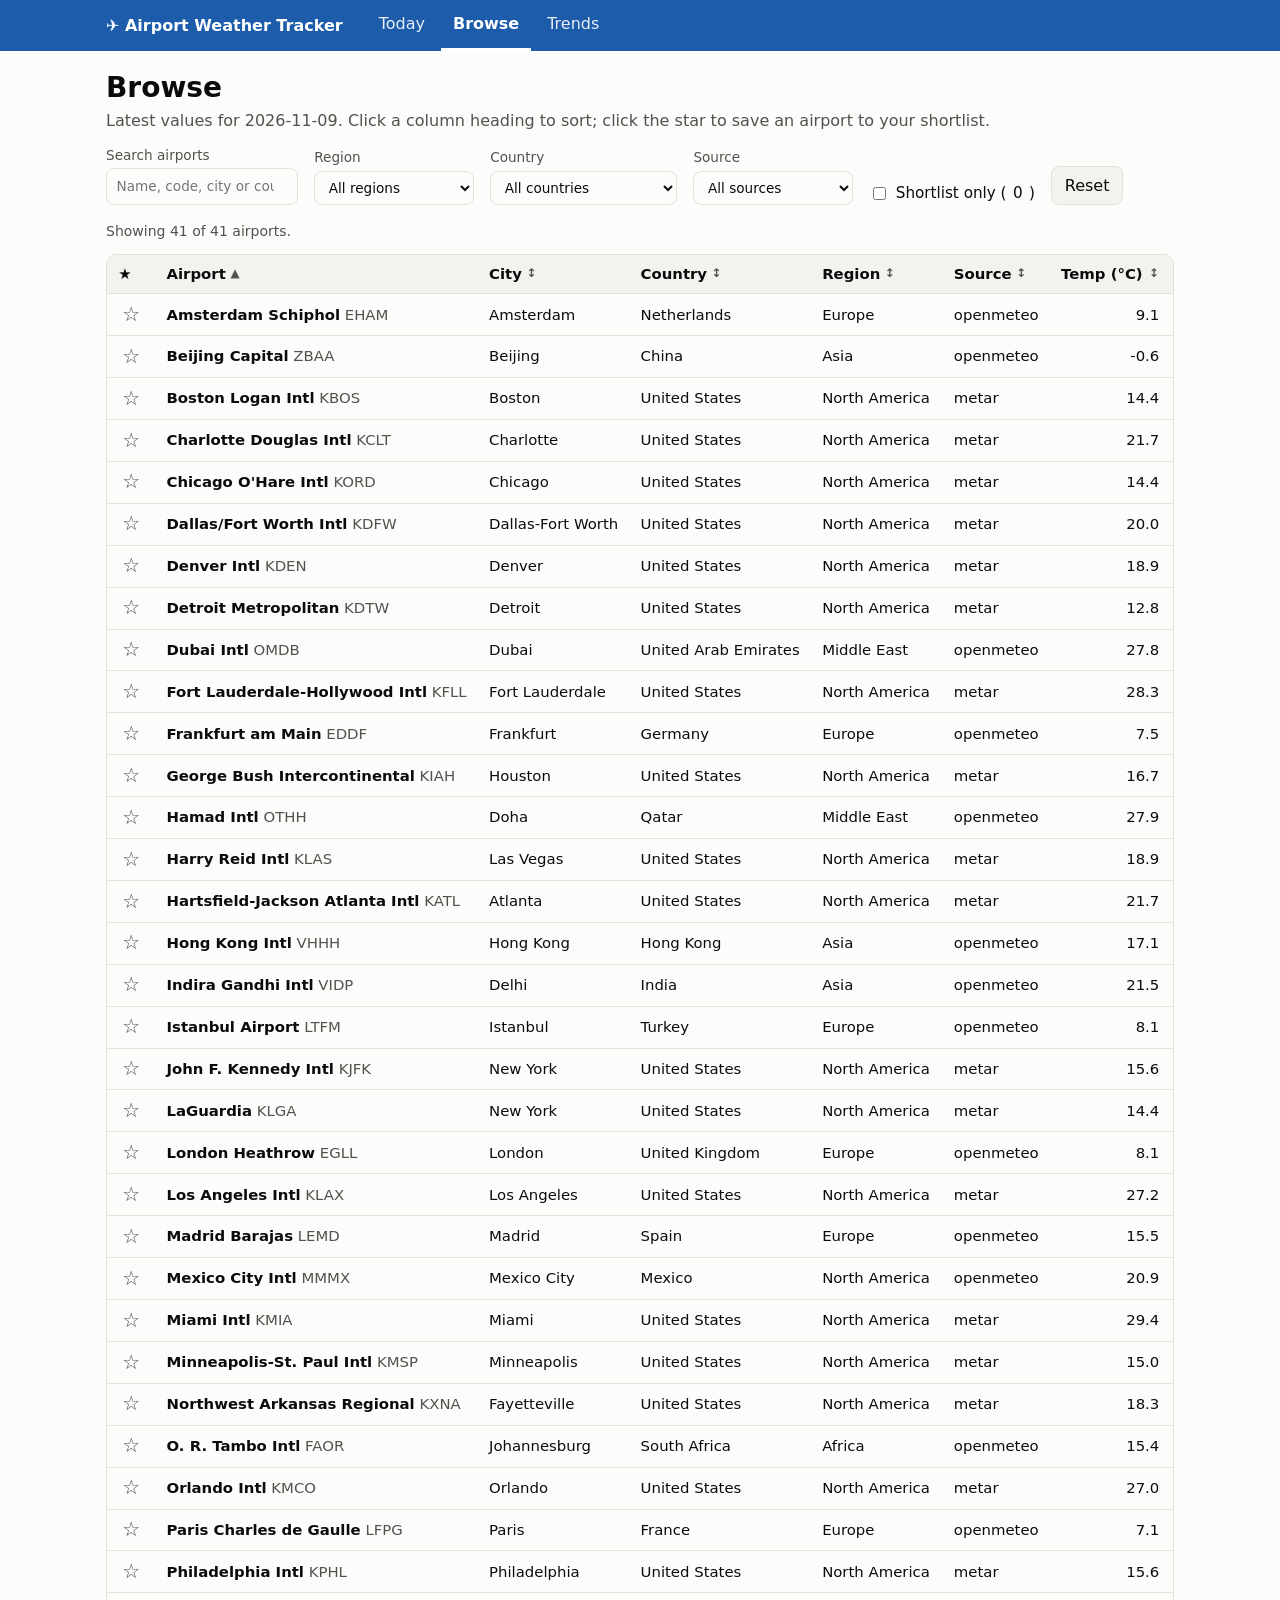
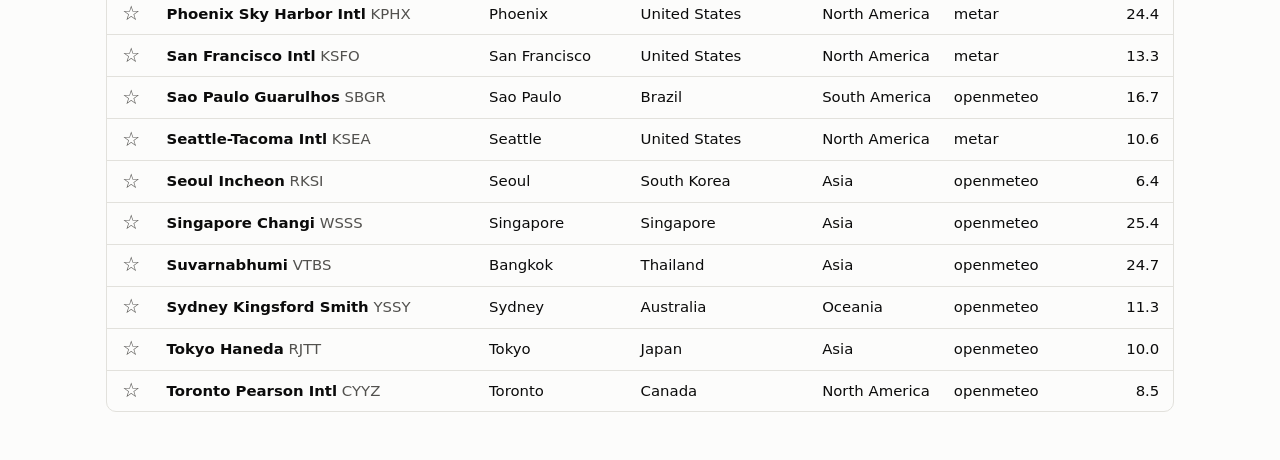
==== browse.html @ 2347ef87 "Add shared site code, service worker, manifest, Today and Browse pages Co-Authored-By: Claude Sonnet" ====
<!doctype html>
<html lang="en">
<head>
  <meta charset="utf-8">
  <meta name="viewport" content="width=device-width, initial-scale=1">
  <title>Browse · Airport Weather Tracker</title>
  <meta name="description" content="Search, filter and sort the latest weather at every tracked airport, and star your favourites.">
  <meta name="theme-color" content="#1c5cab">
  <link rel="manifest" href="manifest.webmanifest">
  <link rel="icon" href="assets/icons/icon-192.png">
  <link rel="apple-touch-icon" href="assets/icons/icon-192.png">
  <link rel="stylesheet" href="assets/site.css">
</head>
<body>
  <header id="site-nav"></header>
  <main>
    <div id="offline" class="banner" hidden>You are offline. Showing the last data this device loaded.</div>
    <h1>Browse</h1>
    <p id="meta" class="muted">Loading…</p>
    <div class="controls" id="controls" hidden>
      <label>Search airports<input type="search" id="q" placeholder="Name, code, city or country"></label>
      <label>Region<select id="f-region"></select></label>
      <label>Country<select id="f-country"></select></label>
      <label>Source<select id="f-source"></select></label>
      <label class="inline"><input type="checkbox" id="f-star"> Shortlist only (<span id="star-count">0</span>)</label>
      <button class="btn" id="reset" type="button">Reset</button>
    </div>
    <p id="count" class="muted small" aria-live="polite"></p>
    <div id="content"></div>
  </main>
  <script src="assets/common.js"></script>
  <script src="assets/browse.js"></script>
</body>
</html>
---- assets/site.css ----
/* Shared look for all three pages: one font stack, one set of colors. */
:root {
  color-scheme: light;
  --surface: #fcfcfb;
  --surface-2: #f3f2ef;
  --border: #e2e1dc;
  --text: #0b0b0b;
  --text-2: #52514e;
  --accent: #1c5cab;
  --accent-soft: #e6effb;
  --grid: #e8e7e3;
  --good: #0a6b3b;
  --good-bg: #e3f4ea;
  --bad: #a5262a;
  --bad-bg: #fbe7e7;
  --s1: #2a78d6; --s2: #eb6834; --s3: #1baf7a; --s4: #eda100;
  --s5: #e87ba4; --s6: #008300; --s7: #6250d6; --s8: #e34948;
  --font: system-ui, -apple-system, "Segoe UI", Roboto, "Helvetica Neue", Arial, sans-serif;
}
@media (prefers-color-scheme: dark) {
  :root:not([data-theme="light"]) {
    color-scheme: dark;
    --surface: #1a1a19; --surface-2: #242423; --border: #3a3a38;
    --text: #f0efec; --text-2: #c3c2b7; --accent: #6da7ec; --accent-soft: #1f2d42; --grid: #33332f;
    --good: #6fd09b; --good-bg: #17301f; --bad: #f08a8a; --bad-bg: #3a1d1d;
    --s1: #3987e5; --s2: #d95926; --s3: #199e70; --s4: #c98500;
    --s5: #d55181; --s6: #008300; --s7: #9085e9; --s8: #e66767;
  }
}

* { box-sizing: border-box; }
html { -webkit-text-size-adjust: 100%; }
body {
  margin: 0; background: var(--surface); color: var(--text);
  font-family: var(--font); font-size: 16px; line-height: 1.5;
}
a { color: var(--accent); }
h1 { font-size: 1.75rem; margin: 0 0 .25rem; line-height: 1.2; }
h2 { font-size: 1.25rem; margin: 0 0 .5rem; line-height: 1.3; }
h3 { font-size: 1.05rem; margin: 0 0 .5rem; }
p { margin: 0 0 .75rem; }
.muted { color: var(--text-2); }
.small { font-size: .875rem; }

/* navigation bar (same on every page) */
.topbar { background: var(--accent); color: #fff; position: sticky; top: 0; z-index: 10; }
.topbar .inner { max-width: 1100px; margin: 0 auto; padding: 0 16px; display: flex; align-items: center; gap: 1.5rem; flex-wrap: wrap; }
.brand { font-weight: 700; color: #fff; text-decoration: none; padding: .75rem 0; white-space: nowrap; }
.topbar nav { display: flex; gap: .25rem; }
.topbar nav a { color: #fff; text-decoration: none; padding: .75rem .75rem; border-bottom: 3px solid transparent; opacity: .9; }
.topbar nav a:hover { opacity: 1; background: rgba(255,255,255,.12); }
.topbar nav a[aria-current="page"] { border-bottom-color: #fff; font-weight: 600; opacity: 1; }

main { max-width: 1100px; margin: 0 auto; padding: 1.25rem 16px 3rem; }
.banner { background: var(--surface-2); border: 1px solid var(--border); border-radius: 8px; padding: .6rem .9rem; margin: 0 0 1rem; }
.banner.error { background: var(--bad-bg); border-color: var(--bad); color: var(--bad); }

/* stat tiles */
.tiles { display: grid; grid-template-columns: repeat(auto-fit, minmax(150px, 1fr)); gap: .75rem; margin: 1rem 0 1.5rem; }
.tile { background: var(--surface-2); border: 1px solid var(--border); border-radius: 10px; padding: .75rem 1rem; }
.tile .num { font-size: 1.75rem; font-weight: 700; line-height: 1.2; }
.tile .label { color: var(--text-2); font-size: .85rem; }

section.block { margin: 0 0 2rem; }

/* tables */
.table-wrap { overflow-x: auto; border: 1px solid var(--border); border-radius: 10px; }
table { border-collapse: collapse; width: 100%; font-size: .93rem; }
th, td { padding: .5rem .7rem; text-align: left; border-bottom: 1px solid var(--border); white-space: nowrap; }
th { background: var(--surface-2); font-weight: 600; position: sticky; top: 0; }
tr:last-child td { border-bottom: 0; }
td.num, th.num { text-align: right; font-variant-numeric: tabular-nums; }
.delta { display: block; font-size: .78rem; color: var(--text-2); }
.delta.up { color: var(--text); }
th button.sort { all: unset; cursor: pointer; display: inline-flex; gap: .3rem; align-items: center; }
th button.sort:focus-visible { outline: 2px solid var(--accent); outline-offset: 2px; }
th .arrow { color: var(--text-2); font-size: .8em; min-width: 1em; }

.badge { display: inline-block; padding: .1rem .55rem; border-radius: 999px; font-size: .82rem; font-weight: 600; }
.badge.ok { background: var(--good-bg); color: var(--good); }
.badge.fail { background: var(--bad-bg); color: var(--bad); }

/* moves list */
ol.moves { list-style: none; margin: 0; padding: 0; border: 1px solid var(--border); border-radius: 10px; }
ol.moves li { display: grid; grid-template-columns: 2rem 1fr auto; gap: .5rem 1rem; align-items: center; padding: .6rem .9rem; border-bottom: 1px solid var(--border); }
ol.moves li:last-child { border-bottom: 0; }
.rank { color: var(--text-2); font-variant-numeric: tabular-nums; }
.bar { height: 6px; border-radius: 3px; background: var(--s1); margin-top: .25rem; }
.change { font-variant-numeric: tabular-nums; text-align: right; }

/* controls */
.controls { display: flex; flex-wrap: wrap; gap: .75rem 1rem; align-items: end; margin: 0 0 1rem; }
.controls label { display: flex; flex-direction: column; font-size: .85rem; color: var(--text-2); gap: .2rem; }
.controls label.inline { flex-direction: row; align-items: center; gap: .4rem; color: var(--text); font-size: .95rem; }
input[type="search"], select {
  font: inherit; color: var(--text); background: var(--surface); border: 1px solid var(--border);
  border-radius: 8px; padding: .45rem .6rem; min-width: 10rem;
}
button { font: inherit; }
.btn { background: var(--surface-2); color: var(--text); border: 1px solid var(--border); border-radius: 8px; padding: .4rem .8rem; cursor: pointer; }
.btn:hover { border-color: var(--accent); }
.star { background: none; border: 0; cursor: pointer; font-size: 1.25rem; line-height: 1; color: var(--text-2); padding: .1rem .25rem; }
.star[aria-pressed="true"] { color: #eda100; }
:focus-visible { outline: 2px solid var(--accent); outline-offset: 2px; }

/* trends */
.chart-box { position: relative; height: 300px; }
.chart-box.tall { height: 360px; }
.grid2 { display: grid; grid-template-columns: repeat(auto-fit, minmax(min(100%, 480px), 1fr)); gap: 1.25rem; }
.card { background: var(--surface); border: 1px solid var(--border); border-radius: 10px; padding: 1rem; }
.picker { border: 1px solid var(--border); border-radius: 10px; padding: .75rem 1rem; margin: 0 0 1rem; }
.picker legend { font-weight: 600; padding: 0 .4rem; }
.picker .items { display: grid; grid-template-columns: repeat(auto-fill, minmax(190px, 1fr)); gap: .15rem .75rem; max-height: 220px; overflow-y: auto; margin: .5rem 0; }
.picker .items label { display: flex; align-items: center; gap: .4rem; font-size: .9rem; }
.swatch { display: inline-block; width: 10px; height: 10px; border-radius: 2px; }
.finding { margin: 0 0 2rem; }
.finding h2 { font-size: 1.2rem; }

@media (max-width: 600px) {
  h1 { font-size: 1.4rem; }
  .topbar .inner { gap: .5rem; }
  ol.moves li { grid-template-columns: 1.5rem 1fr; }
  .change { grid-column: 2; text-align: left; }
}
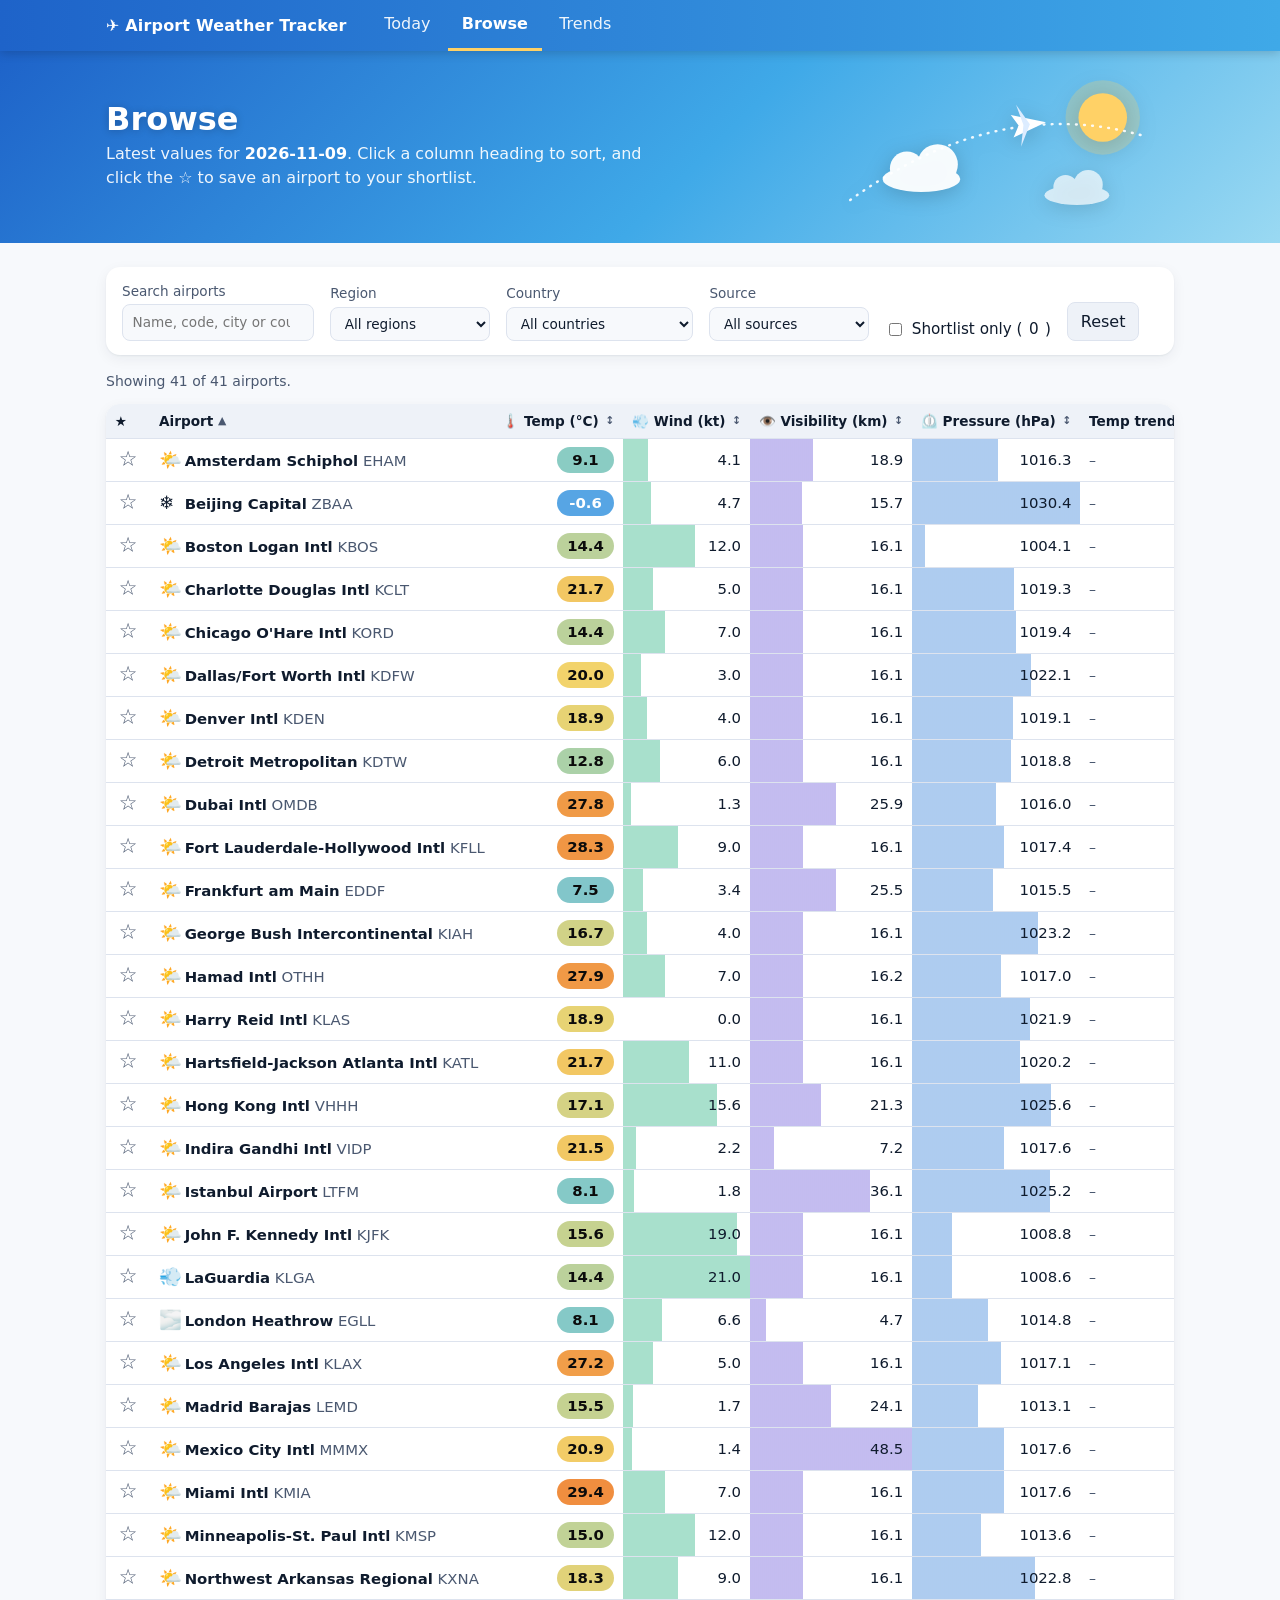
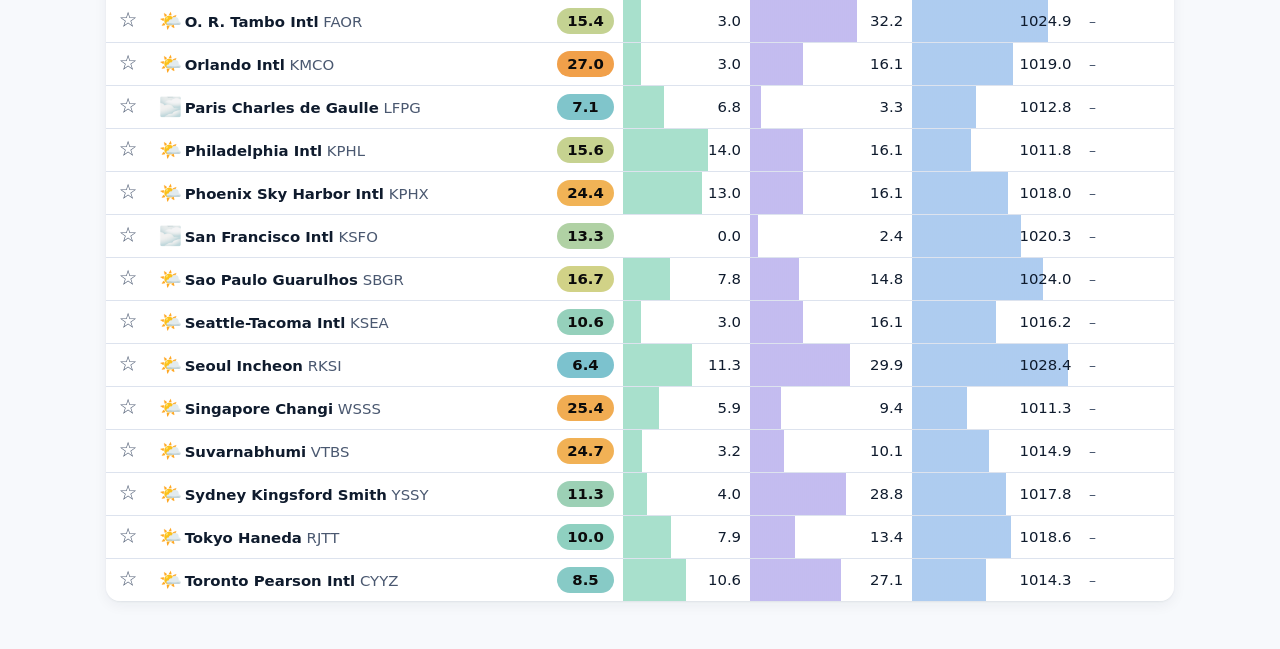
==== commit 8105f310: "Restyle site: sky hero banner, color-coded temperatures, icons, data bars, sparklines and new Today " ====
--- a/browse.html
+++ b/browse.html
@@ -13,10 +13,9 @@
 </head>
 <body>
   <header id="site-nav"></header>
+  <div id="hero"></div>
   <main>
     <div id="offline" class="banner" hidden>You are offline. Showing the last data this device loaded.</div>
-    <h1>Browse</h1>
-    <p id="meta" class="muted">Loading…</p>
     <div class="controls" id="controls" hidden>
       <label>Search airports<input type="search" id="q" placeholder="Name, code, city or country"></label>
       <label>Region<select id="f-region"></select></label>
--- a/assets/site.css
+++ b/assets/site.css
@@ -1,18 +1,18 @@
 /* Shared look for all three pages: one font stack, one set of colors. */
 :root {
   color-scheme: light;
-  --surface: #fcfcfb;
-  --surface-2: #f3f2ef;
-  --border: #e2e1dc;
-  --text: #0b0b0b;
-  --text-2: #52514e;
+  --surface: #f7f9fc;
+  --card: #ffffff;
+  --surface-2: #eef2f8;
+  --border: #dde3ee;
+  --text: #0f1b2d;
+  --text-2: #4a5870;
   --accent: #1c5cab;
-  --accent-soft: #e6effb;
-  --grid: #e8e7e3;
-  --good: #0a6b3b;
-  --good-bg: #e3f4ea;
-  --bad: #a5262a;
-  --bad-bg: #fbe7e7;
+  --grid: #e6eaf2;
+  --good: #0a6b3b; --good-bg: #ddf3e6;
+  --bad: #a5262a; --bad-bg: #fbe3e3;
+  --shadow: 0 1px 2px rgba(15, 27, 45, .06), 0 4px 14px rgba(15, 27, 45, .06);
+  --hero-1: #1e63c9; --hero-2: #3fa9e8; --hero-3: #9ad9f2;
   --s1: #2a78d6; --s2: #eb6834; --s3: #1baf7a; --s4: #eda100;
   --s5: #e87ba4; --s6: #008300; --s7: #6250d6; --s8: #e34948;
   --font: system-ui, -apple-system, "Segoe UI", Roboto, "Helvetica Neue", Arial, sans-serif;
@@ -20,9 +20,11 @@
 @media (prefers-color-scheme: dark) {
   :root:not([data-theme="light"]) {
     color-scheme: dark;
-    --surface: #1a1a19; --surface-2: #242423; --border: #3a3a38;
-    --text: #f0efec; --text-2: #c3c2b7; --accent: #6da7ec; --accent-soft: #1f2d42; --grid: #33332f;
-    --good: #6fd09b; --good-bg: #17301f; --bad: #f08a8a; --bad-bg: #3a1d1d;
+    --surface: #0f1722; --card: #17212f; --surface-2: #1d2939; --border: #2c3a4f;
+    --text: #eef2f8; --text-2: #b4c0d3; --accent: #6da7ec; --grid: #2a3649;
+    --good: #6fd09b; --good-bg: #153424; --bad: #f08a8a; --bad-bg: #3a1d1d;
+    --shadow: 0 1px 2px rgba(0, 0, 0, .4), 0 4px 14px rgba(0, 0, 0, .3);
+    --hero-1: #123f86; --hero-2: #1f6fb8; --hero-3: #3b8fc4;
     --s1: #3987e5; --s2: #d95926; --s3: #199e70; --s4: #c98500;
     --s5: #d55181; --s6: #008300; --s7: #9085e9; --s8: #e66767;
   }
@@ -30,95 +32,121 @@
 
 * { box-sizing: border-box; }
 html { -webkit-text-size-adjust: 100%; }
-body {
-  margin: 0; background: var(--surface); color: var(--text);
-  font-family: var(--font); font-size: 16px; line-height: 1.5;
-}
+body { margin: 0; background: var(--surface); color: var(--text); font-family: var(--font); font-size: 16px; line-height: 1.5; }
 a { color: var(--accent); }
-h1 { font-size: 1.75rem; margin: 0 0 .25rem; line-height: 1.2; }
-h2 { font-size: 1.25rem; margin: 0 0 .5rem; line-height: 1.3; }
+h1 { font-size: 2rem; margin: 0 0 .25rem; line-height: 1.15; }
+h2 { font-size: 1.3rem; margin: 0 0 .5rem; line-height: 1.3; }
 h3 { font-size: 1.05rem; margin: 0 0 .5rem; }
 p { margin: 0 0 .75rem; }
 .muted { color: var(--text-2); }
 .small { font-size: .875rem; }
 
 /* navigation bar (same on every page) */
-.topbar { background: var(--accent); color: #fff; position: sticky; top: 0; z-index: 10; }
+.topbar { background: linear-gradient(90deg, var(--hero-1), var(--hero-2)); color: #fff; position: sticky; top: 0; z-index: 10; box-shadow: 0 2px 10px rgba(0,0,0,.18); }
 .topbar .inner { max-width: 1100px; margin: 0 auto; padding: 0 16px; display: flex; align-items: center; gap: 1.5rem; flex-wrap: wrap; }
-.brand { font-weight: 700; color: #fff; text-decoration: none; padding: .75rem 0; white-space: nowrap; }
+.brand { font-weight: 800; color: #fff; text-decoration: none; padding: .75rem 0; white-space: nowrap; letter-spacing: .01em; }
 .topbar nav { display: flex; gap: .25rem; }
-.topbar nav a { color: #fff; text-decoration: none; padding: .75rem .75rem; border-bottom: 3px solid transparent; opacity: .9; }
-.topbar nav a:hover { opacity: 1; background: rgba(255,255,255,.12); }
-.topbar nav a[aria-current="page"] { border-bottom-color: #fff; font-weight: 600; opacity: 1; }
+.topbar nav a { color: #fff; text-decoration: none; padding: .75rem .85rem; border-bottom: 3px solid transparent; opacity: .92; }
+.topbar nav a:hover { opacity: 1; background: rgba(255,255,255,.14); }
+.topbar nav a[aria-current="page"] { border-bottom-color: #ffd166; font-weight: 700; opacity: 1; }
 
-main { max-width: 1100px; margin: 0 auto; padding: 1.25rem 16px 3rem; }
-.banner { background: var(--surface-2); border: 1px solid var(--border); border-radius: 8px; padding: .6rem .9rem; margin: 0 0 1rem; }
+/* hero banner with the plane illustration */
+.hero { background: linear-gradient(135deg, var(--hero-1) 0%, var(--hero-2) 55%, var(--hero-3) 100%); color: #fff; }
+.hero .inner { max-width: 1100px; margin: 0 auto; padding: 1.6rem 16px 1.8rem; display: flex; align-items: center; justify-content: space-between; gap: 1rem; }
+.hero h1 { color: #fff; text-shadow: 0 1px 8px rgba(0,0,0,.2); }
+.hero p { color: rgba(255,255,255,.92); margin: 0; max-width: 34rem; }
+.hero strong { color: #fff; }
+.hero-art { width: 340px; max-width: 42%; height: auto; flex: none; filter: drop-shadow(0 4px 10px rgba(0,0,0,.18)); }
+
+main { max-width: 1100px; margin: 0 auto; padding: 1.5rem 16px 3rem; }
+.banner { background: var(--surface-2); border: 1px solid var(--border); border-radius: 10px; padding: .6rem .9rem; margin: 0 0 1rem; }
 .banner.error { background: var(--bad-bg); border-color: var(--bad); color: var(--bad); }
 
 /* stat tiles */
-.tiles { display: grid; grid-template-columns: repeat(auto-fit, minmax(150px, 1fr)); gap: .75rem; margin: 1rem 0 1.5rem; }
-.tile { background: var(--surface-2); border: 1px solid var(--border); border-radius: 10px; padding: .75rem 1rem; }
-.tile .num { font-size: 1.75rem; font-weight: 700; line-height: 1.2; }
+.tiles { display: grid; grid-template-columns: repeat(auto-fit, minmax(160px, 1fr)); gap: .85rem; margin: 0 0 1.75rem; }
+.tile { background: var(--card); border-radius: 14px; padding: .8rem 1rem .9rem; box-shadow: var(--shadow); border-top: 5px solid var(--c, var(--accent)); position: relative; overflow: hidden; }
+.tile::after { content: attr(data-icon); position: absolute; right: .6rem; top: .35rem; font-size: 1.9rem; opacity: .9; }
+.tile .num { font-size: 1.9rem; font-weight: 800; line-height: 1.2; color: var(--c, var(--accent)); }
+.tile .num.sm { font-size: 1.5rem; white-space: nowrap; padding-top: .2rem; }
 .tile .label { color: var(--text-2); font-size: .85rem; }
 
-section.block { margin: 0 0 2rem; }
+section.block { margin: 0 0 2.25rem; }
+section.block > h2 { display: flex; align-items: center; gap: .5rem; }
+section.block > h2::before { content: ""; width: 6px; height: 1.2em; border-radius: 3px; background: linear-gradient(var(--s1), var(--s3)); }
 
 /* tables */
-.table-wrap { overflow-x: auto; border: 1px solid var(--border); border-radius: 10px; }
+.table-wrap { overflow-x: auto; border-radius: 14px; background: var(--card); box-shadow: var(--shadow); }
 table { border-collapse: collapse; width: 100%; font-size: .93rem; }
-th, td { padding: .5rem .7rem; text-align: left; border-bottom: 1px solid var(--border); white-space: nowrap; }
-th { background: var(--surface-2); font-weight: 600; position: sticky; top: 0; }
+th, td { padding: .45rem .55rem; text-align: left; border-bottom: 1px solid var(--border); white-space: nowrap; }
+th { background: var(--surface-2); font-weight: 700; vertical-align: bottom; position: sticky; top: 0; font-size: .85rem; }
+tbody tr:hover td { background: color-mix(in srgb, var(--accent) 6%, transparent); }
 tr:last-child td { border-bottom: 0; }
 td.num, th.num { text-align: right; font-variant-numeric: tabular-nums; }
 .delta { display: block; font-size: .78rem; color: var(--text-2); }
-.delta.up { color: var(--text); }
+.delta.up { color: var(--s2); font-weight: 600; }
+.delta.down { color: var(--s1); font-weight: 600; }
 th button.sort { all: unset; cursor: pointer; display: inline-flex; gap: .3rem; align-items: center; }
 th button.sort:focus-visible { outline: 2px solid var(--accent); outline-offset: 2px; }
 th .arrow { color: var(--text-2); font-size: .8em; min-width: 1em; }
+.mi { margin-right: .25rem; }
 
-.badge { display: inline-block; padding: .1rem .55rem; border-radius: 999px; font-size: .82rem; font-weight: 600; }
+/* color-coded temperature pill, data bars, region dots, condition icon */
+.chip { display: inline-block; min-width: 3.6rem; text-align: center; padding: .12rem .55rem; border-radius: 999px; font-weight: 700; font-variant-numeric: tabular-nums; }
+.databar { background: linear-gradient(90deg, color-mix(in srgb, var(--bar) 38%, transparent) var(--w), transparent var(--w)); }
+.dot { display: inline-block; width: .65rem; height: .65rem; border-radius: 50%; margin-right: .4rem; vertical-align: baseline; }
+.cond { display: inline-block; width: 1.6rem; font-size: 1.15rem; }
+.spark { vertical-align: middle; }
+
+.badge { display: inline-block; padding: .1rem .6rem; border-radius: 999px; font-size: .82rem; font-weight: 700; }
 .badge.ok { background: var(--good-bg); color: var(--good); }
 .badge.fail { background: var(--bad-bg); color: var(--bad); }
 
 /* moves list */
-ol.moves { list-style: none; margin: 0; padding: 0; border: 1px solid var(--border); border-radius: 10px; }
-ol.moves li { display: grid; grid-template-columns: 2rem 1fr auto; gap: .5rem 1rem; align-items: center; padding: .6rem .9rem; border-bottom: 1px solid var(--border); }
+ol.moves { list-style: none; margin: 0; padding: 0; background: var(--card); border-radius: 14px; box-shadow: var(--shadow); overflow: hidden; }
+ol.moves li { display: grid; grid-template-columns: 2.2rem 1fr auto; gap: .5rem 1rem; align-items: center; padding: .7rem 1rem; border-bottom: 1px solid var(--border); }
 ol.moves li:last-child { border-bottom: 0; }
-.rank { color: var(--text-2); font-variant-numeric: tabular-nums; }
-.bar { height: 6px; border-radius: 3px; background: var(--s1); margin-top: .25rem; }
+.rank { width: 1.9rem; height: 1.9rem; display: grid; place-items: center; border-radius: 50%; background: var(--c, var(--accent)); color: #fff; font-weight: 800; font-size: .85rem; }
+.bar { height: 8px; border-radius: 4px; background: var(--c, var(--s1)); margin-top: .3rem; }
 .change { font-variant-numeric: tabular-nums; text-align: right; }
+.legend { display: flex; flex-wrap: wrap; gap: .4rem 1rem; font-size: .85rem; color: var(--text-2); margin: 0 0 .6rem; }
+.legend span::before { content: ""; display: inline-block; width: .7rem; height: .7rem; border-radius: 3px; background: var(--c); margin-right: .35rem; }
 
 /* controls */
-.controls { display: flex; flex-wrap: wrap; gap: .75rem 1rem; align-items: end; margin: 0 0 1rem; }
+.controls { display: flex; flex-wrap: wrap; gap: .75rem 1rem; align-items: end; margin: 0 0 1rem; padding: .85rem 1rem; background: var(--card); border-radius: 14px; box-shadow: var(--shadow); }
 .controls label { display: flex; flex-direction: column; font-size: .85rem; color: var(--text-2); gap: .2rem; }
 .controls label.inline { flex-direction: row; align-items: center; gap: .4rem; color: var(--text); font-size: .95rem; }
-input[type="search"], select {
-  font: inherit; color: var(--text); background: var(--surface); border: 1px solid var(--border);
-  border-radius: 8px; padding: .45rem .6rem; min-width: 10rem;
-}
+input[type="search"], select { font: inherit; color: var(--text); background: var(--surface); border: 1px solid var(--border); border-radius: 8px; padding: .45rem .6rem; min-width: 10rem; }
 button { font: inherit; }
 .btn { background: var(--surface-2); color: var(--text); border: 1px solid var(--border); border-radius: 8px; padding: .4rem .8rem; cursor: pointer; }
 .btn:hover { border-color: var(--accent); }
-.star { background: none; border: 0; cursor: pointer; font-size: 1.25rem; line-height: 1; color: var(--text-2); padding: .1rem .25rem; }
-.star[aria-pressed="true"] { color: #eda100; }
+.star { background: none; border: 0; cursor: pointer; font-size: 1.3rem; line-height: 1; color: var(--text-2); padding: .1rem .25rem; }
+.star[aria-pressed="true"] { color: #f5b301; }
 :focus-visible { outline: 2px solid var(--accent); outline-offset: 2px; }
 
-/* trends */
+/* charts and cards */
 .chart-box { position: relative; height: 300px; }
 .chart-box.tall { height: 360px; }
 .grid2 { display: grid; grid-template-columns: repeat(auto-fit, minmax(min(100%, 480px), 1fr)); gap: 1.25rem; }
-.card { background: var(--surface); border: 1px solid var(--border); border-radius: 10px; padding: 1rem; }
-.picker { border: 1px solid var(--border); border-radius: 10px; padding: .75rem 1rem; margin: 0 0 1rem; }
-.picker legend { font-weight: 600; padding: 0 .4rem; }
+.card { background: var(--card); border-radius: 14px; padding: 1rem 1.1rem; box-shadow: var(--shadow); border-top: 5px solid var(--c, var(--accent)); }
+.card h3 { display: flex; align-items: center; gap: .4rem; }
+.picker { border: 0; border-radius: 14px; padding: .85rem 1rem; margin: 0 0 1.25rem; background: var(--card); box-shadow: var(--shadow); }
+.picker legend { font-weight: 700; padding: 0 .4rem; }
 .picker .items { display: grid; grid-template-columns: repeat(auto-fill, minmax(190px, 1fr)); gap: .15rem .75rem; max-height: 220px; overflow-y: auto; margin: .5rem 0; }
 .picker .items label { display: flex; align-items: center; gap: .4rem; font-size: .9rem; }
-.swatch { display: inline-block; width: 10px; height: 10px; border-radius: 2px; }
-.finding { margin: 0 0 2rem; }
+.swatch { display: inline-block; width: 12px; height: 12px; border-radius: 3px; flex: none; }
+
+/* trends findings */
+.finding { margin: 0 0 1.5rem; }
+.finding .head { display: flex; justify-content: space-between; align-items: flex-start; gap: 1rem; }
 .finding h2 { font-size: 1.2rem; }
+.bigstat { flex: none; text-align: center; padding: .4rem .9rem; border-radius: 12px; background: color-mix(in srgb, var(--c) 16%, transparent); color: var(--c); font-weight: 800; font-size: 1.5rem; line-height: 1.2; font-variant-numeric: tabular-nums; }
+.bigstat small { display: block; font-size: .7rem; font-weight: 600; color: var(--text-2); }
 
-@media (max-width: 600px) {
-  h1 { font-size: 1.4rem; }
+@media (max-width: 700px) {
+  .hero-art { display: none; }
+  h1 { font-size: 1.5rem; }
   .topbar .inner { gap: .5rem; }
-  ol.moves li { grid-template-columns: 1.5rem 1fr; }
+  ol.moves li { grid-template-columns: 2.2rem 1fr; }
   .change { grid-column: 2; text-align: left; }
+  .finding .head { flex-direction: column; }
 }
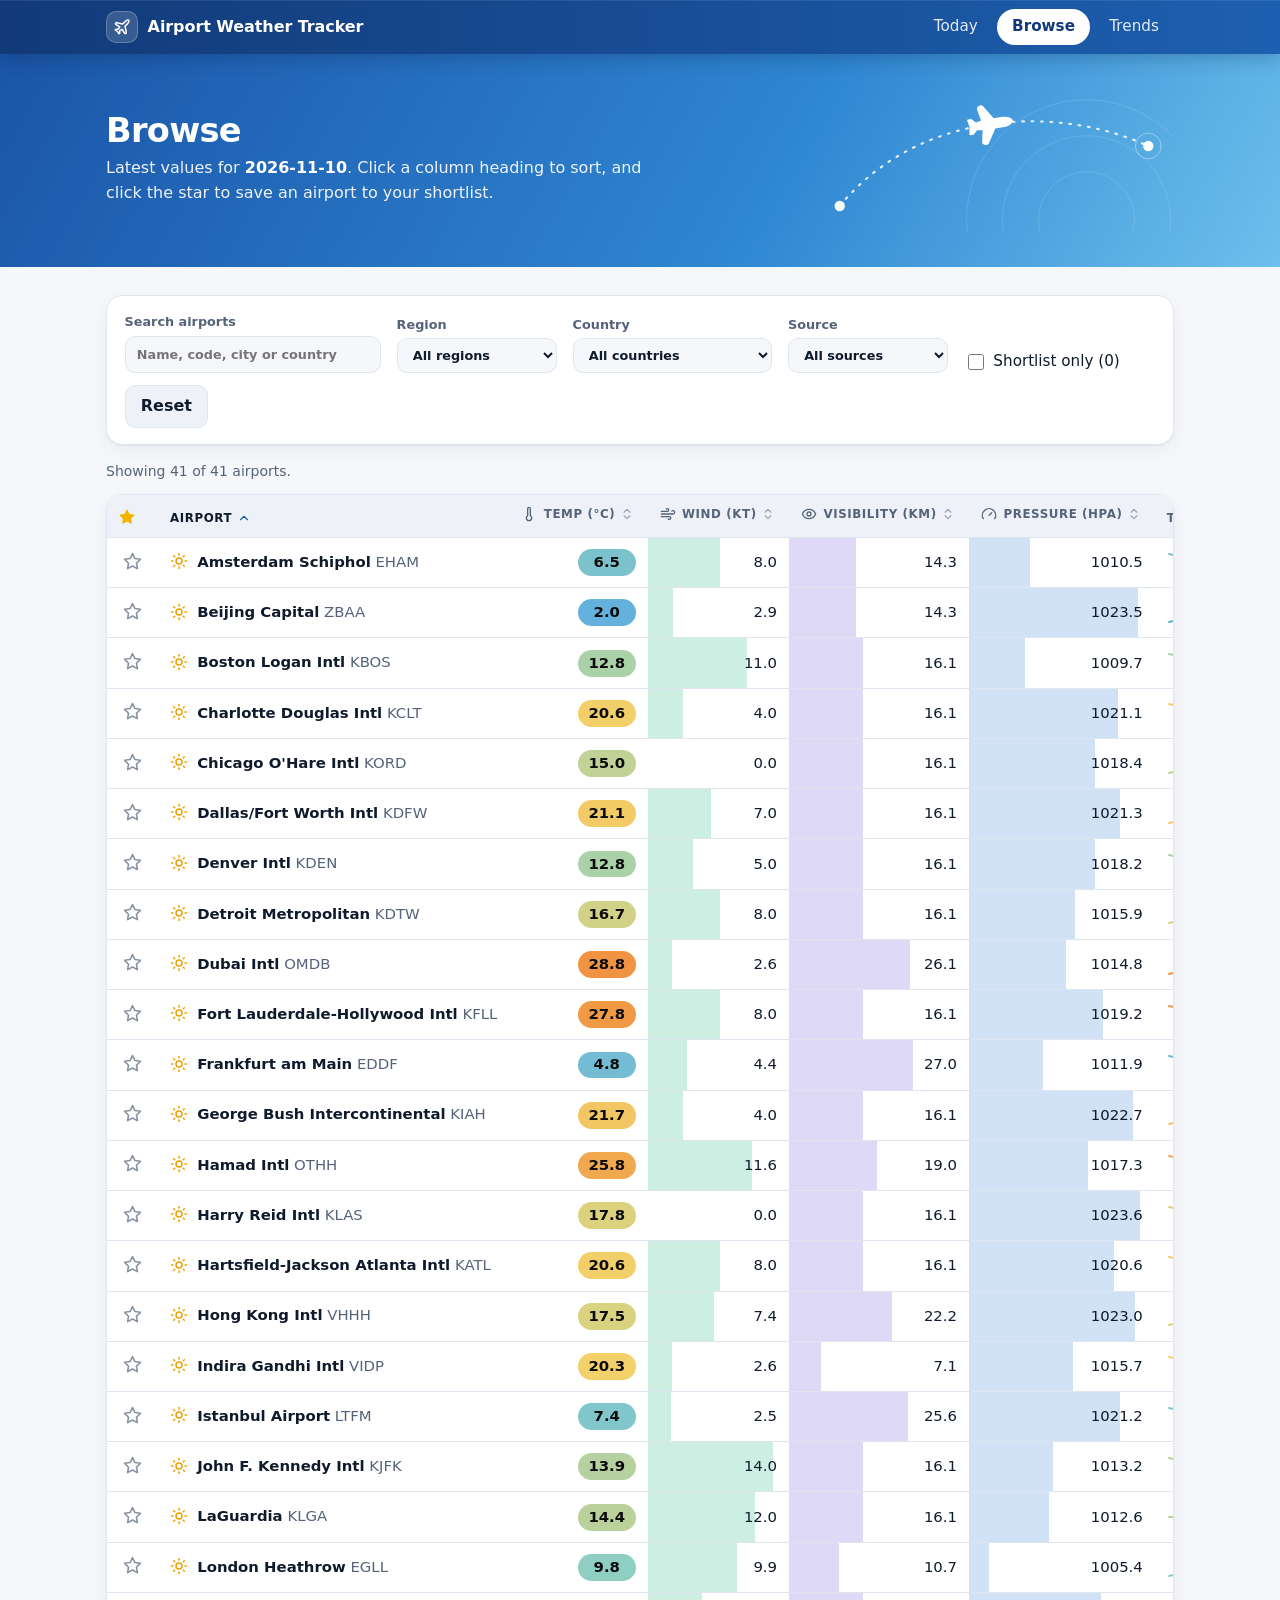
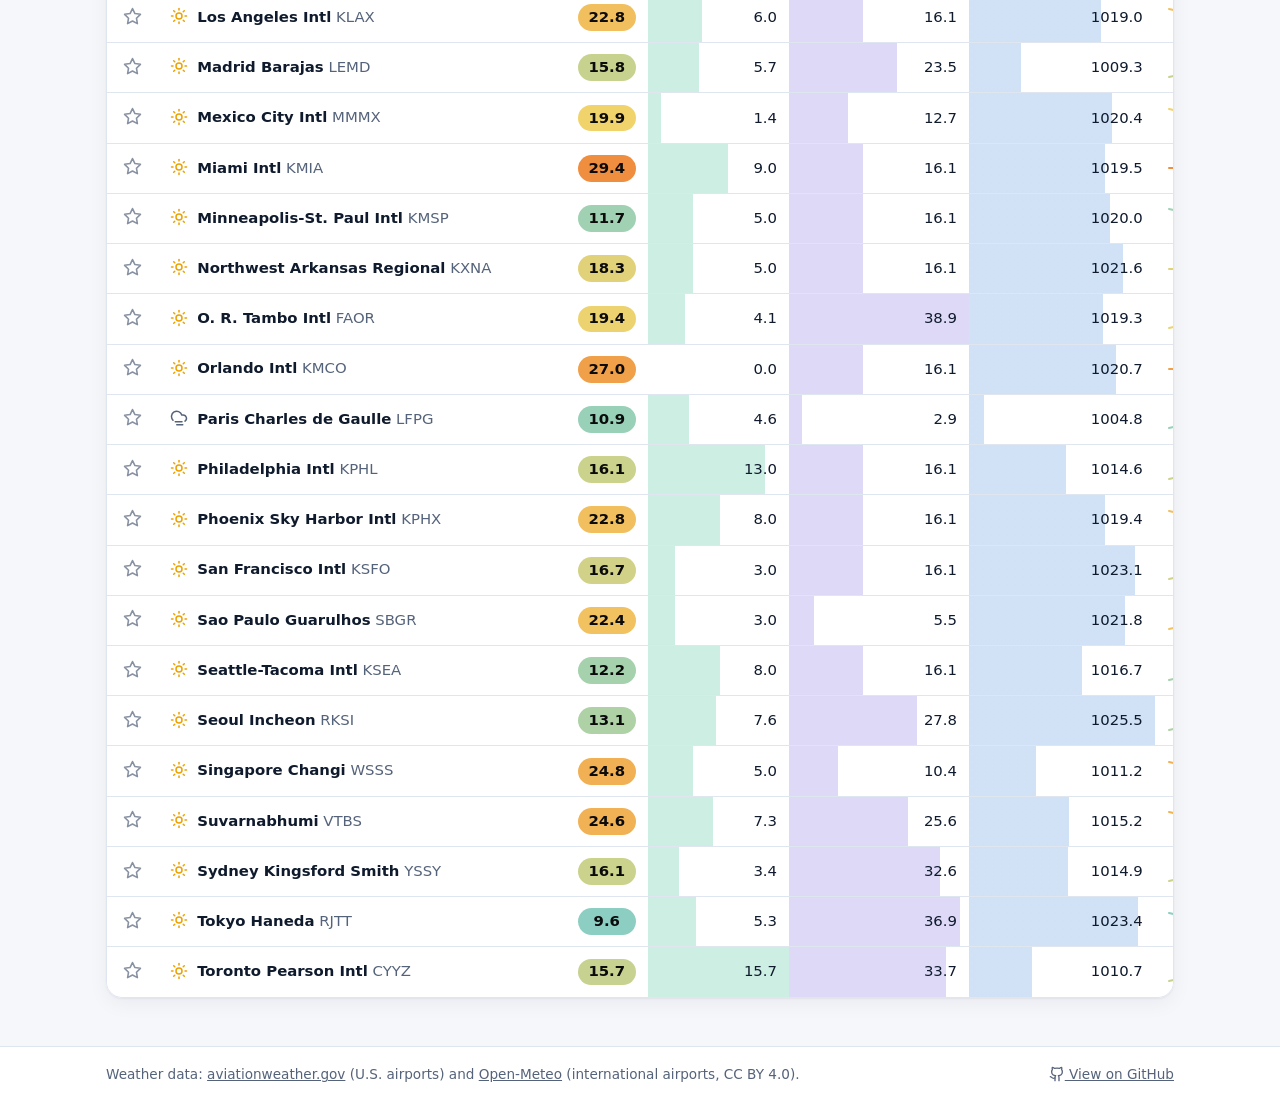
==== commit 6c76560f: "Polish site design: replace emoji with a consistent SVG icon set, refine layout, nav, hero and foote" ====
--- a/browse.html
+++ b/browse.html
@@ -21,7 +21,7 @@
       <label>Region<select id="f-region"></select></label>
       <label>Country<select id="f-country"></select></label>
       <label>Source<select id="f-source"></select></label>
-      <label class="inline"><input type="checkbox" id="f-star"> Shortlist only (<span id="star-count">0</span>)</label>
+      <label class="inline"><input type="checkbox" id="f-star"><span>Shortlist only (<span id="star-count">0</span>)</span></label>
       <button class="btn" id="reset" type="button">Reset</button>
     </div>
     <p id="count" class="muted small" aria-live="polite"></p>
--- a/assets/site.css
+++ b/assets/site.css
@@ -1,135 +1,152 @@
 /* Shared look for all three pages: one font stack, one set of colors. */
 :root {
   color-scheme: light;
-  --surface: #f7f9fc;
+  --surface: #f5f7fb;
   --card: #ffffff;
   --surface-2: #eef2f8;
-  --border: #dde3ee;
+  --border: #e0e6f0;
   --text: #0f1b2d;
-  --text-2: #4a5870;
-  --accent: #1c5cab;
-  --grid: #e6eaf2;
+  --text-2: #55637a;
+  --accent: #1d5fb0;
+  --grid: #e8ecf3;
   --good: #0a6b3b; --good-bg: #ddf3e6;
   --bad: #a5262a; --bad-bg: #fbe3e3;
-  --shadow: 0 1px 2px rgba(15, 27, 45, .06), 0 4px 14px rgba(15, 27, 45, .06);
-  --hero-1: #1e63c9; --hero-2: #3fa9e8; --hero-3: #9ad9f2;
+  --shadow: 0 1px 2px rgba(15, 27, 45, .05), 0 6px 20px rgba(15, 27, 45, .05);
+  --nav-1: #123a78; --nav-2: #1d5fb0;
+  --hero-1: #1b55a8; --hero-2: #2f86d2; --hero-3: #6cc0ec;
   --s1: #2a78d6; --s2: #eb6834; --s3: #1baf7a; --s4: #eda100;
   --s5: #e87ba4; --s6: #008300; --s7: #6250d6; --s8: #e34948;
+  --radius: 16px;
   --font: system-ui, -apple-system, "Segoe UI", Roboto, "Helvetica Neue", Arial, sans-serif;
 }
 @media (prefers-color-scheme: dark) {
   :root:not([data-theme="light"]) {
     color-scheme: dark;
-    --surface: #0f1722; --card: #17212f; --surface-2: #1d2939; --border: #2c3a4f;
-    --text: #eef2f8; --text-2: #b4c0d3; --accent: #6da7ec; --grid: #2a3649;
+    --surface: #0d1520; --card: #162130; --surface-2: #1c2838; --border: #2a384d;
+    --text: #eef2f8; --text-2: #aab7cb; --accent: #6da7ec; --grid: #27344a;
     --good: #6fd09b; --good-bg: #153424; --bad: #f08a8a; --bad-bg: #3a1d1d;
-    --shadow: 0 1px 2px rgba(0, 0, 0, .4), 0 4px 14px rgba(0, 0, 0, .3);
-    --hero-1: #123f86; --hero-2: #1f6fb8; --hero-3: #3b8fc4;
+    --shadow: 0 1px 2px rgba(0, 0, 0, .4), 0 6px 20px rgba(0, 0, 0, .28);
+    --nav-1: #0c2a58; --nav-2: #153f7a;
+    --hero-1: #123f86; --hero-2: #1c68b0; --hero-3: #2f87bd;
     --s1: #3987e5; --s2: #d95926; --s3: #199e70; --s4: #c98500;
     --s5: #d55181; --s6: #008300; --s7: #9085e9; --s8: #e66767;
   }
 }
 
 * { box-sizing: border-box; }
-html { -webkit-text-size-adjust: 100%; }
-body { margin: 0; background: var(--surface); color: var(--text); font-family: var(--font); font-size: 16px; line-height: 1.5; }
+html { -webkit-text-size-adjust: 100%; scroll-behavior: smooth; }
+body { margin: 0; background: var(--surface); color: var(--text); font-family: var(--font); font-size: 16px; line-height: 1.55; -webkit-font-smoothing: antialiased; min-height: 100vh; display: flex; flex-direction: column; }
+main { flex: 1 0 auto; width: 100%; }
 a { color: var(--accent); }
-h1 { font-size: 2rem; margin: 0 0 .25rem; line-height: 1.15; }
-h2 { font-size: 1.3rem; margin: 0 0 .5rem; line-height: 1.3; }
-h3 { font-size: 1.05rem; margin: 0 0 .5rem; }
+h1 { font-size: 2.1rem; margin: 0 0 .35rem; line-height: 1.15; letter-spacing: -.02em; font-weight: 800; }
+h2 { font-size: 1.25rem; margin: 0 0 .6rem; line-height: 1.3; letter-spacing: -.01em; }
+h3 { font-size: 1rem; margin: 0 0 .6rem; }
 p { margin: 0 0 .75rem; }
 .muted { color: var(--text-2); }
 .small { font-size: .875rem; }
+.ic { vertical-align: -.2em; flex: none; }
 
 /* navigation bar (same on every page) */
-.topbar { background: linear-gradient(90deg, var(--hero-1), var(--hero-2)); color: #fff; position: sticky; top: 0; z-index: 10; box-shadow: 0 2px 10px rgba(0,0,0,.18); }
-.topbar .inner { max-width: 1100px; margin: 0 auto; padding: 0 16px; display: flex; align-items: center; gap: 1.5rem; flex-wrap: wrap; }
-.brand { font-weight: 800; color: #fff; text-decoration: none; padding: .75rem 0; white-space: nowrap; letter-spacing: .01em; }
-.topbar nav { display: flex; gap: .25rem; }
-.topbar nav a { color: #fff; text-decoration: none; padding: .75rem .85rem; border-bottom: 3px solid transparent; opacity: .92; }
-.topbar nav a:hover { opacity: 1; background: rgba(255,255,255,.14); }
-.topbar nav a[aria-current="page"] { border-bottom-color: #ffd166; font-weight: 700; opacity: 1; }
+.topbar { background: linear-gradient(90deg, var(--nav-1), var(--nav-2)); color: #fff; position: sticky; top: 0; z-index: 10; box-shadow: 0 1px 0 rgba(255,255,255,.08) inset, 0 4px 18px rgba(8, 24, 56, .25); }
+.topbar .inner { max-width: 1100px; margin: 0 auto; padding: .55rem 16px; display: flex; align-items: center; gap: 1.25rem; flex-wrap: wrap; }
+.brand { display: inline-flex; align-items: center; gap: .6rem; font-weight: 700; color: #fff; text-decoration: none; white-space: nowrap; letter-spacing: -.005em; }
+.brand .logo { width: 2rem; height: 2rem; display: grid; place-items: center; border-radius: 10px; background: rgba(255,255,255,.16); box-shadow: 0 0 0 1px rgba(255,255,255,.22) inset; }
+.topbar nav { display: flex; gap: .25rem; margin-left: auto; }
+.topbar nav a { color: rgba(255,255,255,.88); text-decoration: none; padding: .4rem .95rem; border-radius: 999px; font-weight: 500; font-size: .95rem; transition: background .15s, color .15s; }
+.topbar nav a:hover { background: rgba(255,255,255,.14); color: #fff; }
+.topbar nav a[aria-current="page"] { background: #fff; color: var(--nav-1); font-weight: 700; }
 
-/* hero banner with the plane illustration */
-.hero { background: linear-gradient(135deg, var(--hero-1) 0%, var(--hero-2) 55%, var(--hero-3) 100%); color: #fff; }
-.hero .inner { max-width: 1100px; margin: 0 auto; padding: 1.6rem 16px 1.8rem; display: flex; align-items: center; justify-content: space-between; gap: 1rem; }
-.hero h1 { color: #fff; text-shadow: 0 1px 8px rgba(0,0,0,.2); }
-.hero p { color: rgba(255,255,255,.92); margin: 0; max-width: 34rem; }
+/* hero banner */
+.hero { background: linear-gradient(120deg, var(--hero-1) 0%, var(--hero-2) 60%, var(--hero-3) 100%); color: #fff; position: relative; overflow: hidden; }
+.hero .inner { max-width: 1100px; margin: 0 auto; padding: 2rem 16px 2.2rem; display: flex; align-items: center; justify-content: space-between; gap: 1rem; }
+.hero h1 { color: #fff; }
+.hero p { color: rgba(255,255,255,.92); margin: 0; max-width: 36rem; }
 .hero strong { color: #fff; }
-.hero-art { width: 340px; max-width: 42%; height: auto; flex: none; filter: drop-shadow(0 4px 10px rgba(0,0,0,.18)); }
+.hero-art { width: 360px; max-width: 42%; height: auto; flex: none; }
 
-main { max-width: 1100px; margin: 0 auto; padding: 1.5rem 16px 3rem; }
-.banner { background: var(--surface-2); border: 1px solid var(--border); border-radius: 10px; padding: .6rem .9rem; margin: 0 0 1rem; }
+main { max-width: 1100px; margin: 0 auto; padding: 1.75rem 16px 3rem; }
+.banner { background: var(--surface-2); border: 1px solid var(--border); border-radius: 12px; padding: .65rem .95rem; margin: 0 0 1rem; }
 .banner.error { background: var(--bad-bg); border-color: var(--bad); color: var(--bad); }
 
 /* stat tiles */
-.tiles { display: grid; grid-template-columns: repeat(auto-fit, minmax(160px, 1fr)); gap: .85rem; margin: 0 0 1.75rem; }
-.tile { background: var(--card); border-radius: 14px; padding: .8rem 1rem .9rem; box-shadow: var(--shadow); border-top: 5px solid var(--c, var(--accent)); position: relative; overflow: hidden; }
-.tile::after { content: attr(data-icon); position: absolute; right: .6rem; top: .35rem; font-size: 1.9rem; opacity: .9; }
-.tile .num { font-size: 1.9rem; font-weight: 800; line-height: 1.2; color: var(--c, var(--accent)); }
-.tile .num.sm { font-size: 1.5rem; white-space: nowrap; padding-top: .2rem; }
-.tile .label { color: var(--text-2); font-size: .85rem; }
+.tiles { display: grid; grid-template-columns: repeat(auto-fit, minmax(160px, 1fr)); gap: 1rem; margin: 0 0 2rem; }
+.tile { background: var(--card); border: 1px solid var(--border); border-radius: var(--radius); padding: 1rem 1.1rem; box-shadow: var(--shadow); display: flex; flex-direction: column; align-items: flex-start; gap: .7rem; }
+.tile .ico { width: 2.4rem; height: 2.4rem; border-radius: 12px; display: grid; place-items: center; flex: none; color: var(--c, var(--accent)); background: color-mix(in srgb, var(--c, var(--accent)) 14%, transparent); }
+.tile .num { font-size: 1.75rem; font-weight: 800; line-height: 1.1; letter-spacing: -.02em; font-variant-numeric: tabular-nums; }
+.tile .num.sm { font-size: 1.25rem; white-space: nowrap; padding: .2rem 0; }
+.tile .label { color: var(--text-2); font-size: .82rem; margin-top: .1rem; }
 
-section.block { margin: 0 0 2.25rem; }
-section.block > h2 { display: flex; align-items: center; gap: .5rem; }
-section.block > h2::before { content: ""; width: 6px; height: 1.2em; border-radius: 3px; background: linear-gradient(var(--s1), var(--s3)); }
+section.block { margin: 0 0 2.5rem; }
+section.block > h2 { font-size: 1.35rem; }
 
 /* tables */
-.table-wrap { overflow-x: auto; border-radius: 14px; background: var(--card); box-shadow: var(--shadow); }
+.table-wrap { overflow-x: auto; border-radius: var(--radius); background: var(--card); border: 1px solid var(--border); box-shadow: var(--shadow); }
 table { border-collapse: collapse; width: 100%; font-size: .93rem; }
-th, td { padding: .45rem .55rem; text-align: left; border-bottom: 1px solid var(--border); white-space: nowrap; }
-th { background: var(--surface-2); font-weight: 700; vertical-align: bottom; position: sticky; top: 0; font-size: .85rem; }
+th, td { padding: .6rem .75rem; text-align: left; border-bottom: 1px solid var(--border); white-space: nowrap; }
+th { background: var(--surface-2); font-weight: 700; vertical-align: bottom; position: sticky; top: 0; font-size: .74rem; text-transform: uppercase; letter-spacing: .05em; color: var(--text-2); }
+tbody tr { transition: background .12s; }
 tbody tr:hover td { background: color-mix(in srgb, var(--accent) 6%, transparent); }
 tr:last-child td { border-bottom: 0; }
 td.num, th.num { text-align: right; font-variant-numeric: tabular-nums; }
-.delta { display: block; font-size: .78rem; color: var(--text-2); }
+.delta { display: flex; align-items: center; justify-content: flex-end; gap: .15rem; font-size: .76rem; color: var(--text-2); min-height: 1.1em; }
+.delta .ic { vertical-align: 0; }
 .delta.up { color: var(--s2); font-weight: 600; }
 .delta.down { color: var(--s1); font-weight: 600; }
-th button.sort { all: unset; cursor: pointer; display: inline-flex; gap: .3rem; align-items: center; }
-th button.sort:focus-visible { outline: 2px solid var(--accent); outline-offset: 2px; }
-th .arrow { color: var(--text-2); font-size: .8em; min-width: 1em; }
-.mi { margin-right: .25rem; }
+th button.sort { all: unset; cursor: pointer; display: inline-flex; gap: .3rem; align-items: center; text-transform: inherit; letter-spacing: inherit; }
+th button.sort:hover { color: var(--text); }
+th button.sort:focus-visible { outline: 2px solid var(--accent); outline-offset: 2px; border-radius: 4px; }
+th .arrow { display: inline-flex; color: var(--text-2); opacity: .55; }
+th[aria-sort="ascending"] .arrow, th[aria-sort="descending"] .arrow { color: var(--accent); opacity: 1; }
+th[aria-sort="ascending"], th[aria-sort="descending"] { color: var(--text); }
+th .ic { vertical-align: -.25em; margin-right: .1rem; }
 
 /* color-coded temperature pill, data bars, region dots, condition icon */
 .chip { display: inline-block; min-width: 3.6rem; text-align: center; padding: .12rem .55rem; border-radius: 999px; font-weight: 700; font-variant-numeric: tabular-nums; }
-.databar { background: linear-gradient(90deg, color-mix(in srgb, var(--bar) 38%, transparent) var(--w), transparent var(--w)); }
-.dot { display: inline-block; width: .65rem; height: .65rem; border-radius: 50%; margin-right: .4rem; vertical-align: baseline; }
-.cond { display: inline-block; width: 1.6rem; font-size: 1.15rem; }
+.databar { background: linear-gradient(90deg, color-mix(in srgb, var(--bar) 22%, transparent) var(--w), transparent var(--w)); }
+.dot { display: inline-block; width: .6rem; height: .6rem; border-radius: 50%; margin-right: .45rem; vertical-align: baseline; }
+.cond { display: inline-block; width: 1.7rem; vertical-align: middle; }
 .spark { vertical-align: middle; }
 
-.badge { display: inline-block; padding: .1rem .6rem; border-radius: 999px; font-size: .82rem; font-weight: 700; }
+.badge { display: inline-flex; align-items: center; gap: .3rem; padding: .15rem .65rem .15rem .5rem; border-radius: 999px; font-size: .82rem; font-weight: 700; }
 .badge.ok { background: var(--good-bg); color: var(--good); }
 .badge.fail { background: var(--bad-bg); color: var(--bad); }
+.badge .ic { vertical-align: 0; }
 
 /* moves list */
-ol.moves { list-style: none; margin: 0; padding: 0; background: var(--card); border-radius: 14px; box-shadow: var(--shadow); overflow: hidden; }
-ol.moves li { display: grid; grid-template-columns: 2.2rem 1fr auto; gap: .5rem 1rem; align-items: center; padding: .7rem 1rem; border-bottom: 1px solid var(--border); }
+ol.moves { list-style: none; margin: 0; padding: 0; background: var(--card); border: 1px solid var(--border); border-radius: var(--radius); box-shadow: var(--shadow); overflow: hidden; }
+ol.moves li { display: grid; grid-template-columns: 2.2rem 1fr auto; gap: .5rem 1rem; align-items: center; padding: .8rem 1.1rem; border-bottom: 1px solid var(--border); }
 ol.moves li:last-child { border-bottom: 0; }
-.rank { width: 1.9rem; height: 1.9rem; display: grid; place-items: center; border-radius: 50%; background: var(--c, var(--accent)); color: #fff; font-weight: 800; font-size: .85rem; }
-.bar { height: 8px; border-radius: 4px; background: var(--c, var(--s1)); margin-top: .3rem; }
+.rank { width: 1.9rem; height: 1.9rem; display: grid; place-items: center; border-radius: 50%; background: color-mix(in srgb, var(--c, var(--accent)) 16%, transparent); color: var(--c, var(--accent)); font-weight: 800; font-size: .85rem; }
+.bar { height: 6px; border-radius: 3px; background: var(--c, var(--s1)); margin-top: .35rem; opacity: .85; }
 .change { font-variant-numeric: tabular-nums; text-align: right; }
-.legend { display: flex; flex-wrap: wrap; gap: .4rem 1rem; font-size: .85rem; color: var(--text-2); margin: 0 0 .6rem; }
-.legend span::before { content: ""; display: inline-block; width: .7rem; height: .7rem; border-radius: 3px; background: var(--c); margin-right: .35rem; }
+.legend { display: flex; flex-wrap: wrap; gap: .4rem 1.1rem; font-size: .85rem; color: var(--text-2); margin: 0 0 .75rem; }
+.legend span { display: inline-flex; align-items: center; gap: .35rem; color: var(--c); font-weight: 600; }
 
 /* controls */
-.controls { display: flex; flex-wrap: wrap; gap: .75rem 1rem; align-items: end; margin: 0 0 1rem; padding: .85rem 1rem; background: var(--card); border-radius: 14px; box-shadow: var(--shadow); }
-.controls label { display: flex; flex-direction: column; font-size: .85rem; color: var(--text-2); gap: .2rem; }
-.controls label.inline { flex-direction: row; align-items: center; gap: .4rem; color: var(--text); font-size: .95rem; }
-input[type="search"], select { font: inherit; color: var(--text); background: var(--surface); border: 1px solid var(--border); border-radius: 8px; padding: .45rem .6rem; min-width: 10rem; }
+.controls { display: flex; flex-wrap: wrap; gap: .75rem 1rem; align-items: end; margin: 0 0 1rem; padding: 1rem 1.1rem; background: var(--card); border: 1px solid var(--border); border-radius: var(--radius); box-shadow: var(--shadow); }
+.controls label { display: flex; flex-direction: column; font-size: .8rem; color: var(--text-2); gap: .25rem; font-weight: 600; }
+.controls label.inline { flex-direction: row; align-items: center; gap: .4rem; color: var(--text); font-size: .95rem; font-weight: 500; }
+input[type="search"], select { font: inherit; color: var(--text); background: var(--surface); border: 1px solid var(--border); border-radius: 10px; padding: .5rem .7rem; min-width: 10rem; transition: border-color .15s, box-shadow .15s; }
+input[type="search"]:hover, select:hover { border-color: color-mix(in srgb, var(--accent) 50%, var(--border)); }
+input[type="search"]:focus, select:focus { outline: none; border-color: var(--accent); box-shadow: 0 0 0 3px color-mix(in srgb, var(--accent) 22%, transparent); }
+input[type="checkbox"] { accent-color: var(--accent); width: 1rem; height: 1rem; }
 button { font: inherit; }
-.btn { background: var(--surface-2); color: var(--text); border: 1px solid var(--border); border-radius: 8px; padding: .4rem .8rem; cursor: pointer; }
-.btn:hover { border-color: var(--accent); }
-.star { background: none; border: 0; cursor: pointer; font-size: 1.3rem; line-height: 1; color: var(--text-2); padding: .1rem .25rem; }
-.star[aria-pressed="true"] { color: #f5b301; }
+.btn { background: var(--surface-2); color: var(--text); border: 1px solid var(--border); border-radius: 10px; padding: .48rem .95rem; cursor: pointer; font-weight: 600; transition: border-color .15s, background .15s; }
+.btn:hover { border-color: var(--accent); background: color-mix(in srgb, var(--accent) 8%, var(--surface-2)); }
+.star { background: none; border: 0; cursor: pointer; line-height: 1; color: var(--text-2); padding: .25rem; border-radius: 8px; display: inline-grid; place-items: center; transition: color .12s, transform .12s; opacity: .7; }
+.star:hover { color: #f5b301; transform: scale(1.12); opacity: 1; }
+.star[aria-pressed="true"] { color: #f5b301; opacity: 1; }
+th .ic.star-head { color: #f5b301; }
 :focus-visible { outline: 2px solid var(--accent); outline-offset: 2px; }
 
 /* charts and cards */
 .chart-box { position: relative; height: 300px; }
 .chart-box.tall { height: 360px; }
 .grid2 { display: grid; grid-template-columns: repeat(auto-fit, minmax(min(100%, 480px), 1fr)); gap: 1.25rem; }
-.card { background: var(--card); border-radius: 14px; padding: 1rem 1.1rem; box-shadow: var(--shadow); border-top: 5px solid var(--c, var(--accent)); }
-.card h3 { display: flex; align-items: center; gap: .4rem; }
-.picker { border: 0; border-radius: 14px; padding: .85rem 1rem; margin: 0 0 1.25rem; background: var(--card); box-shadow: var(--shadow); }
+.card { background: var(--card); border: 1px solid var(--border); border-radius: var(--radius); padding: 1.1rem 1.25rem; box-shadow: var(--shadow); }
+.card h3 { display: flex; align-items: center; gap: .5rem; }
+.card h3 .ic { color: var(--c, var(--accent)); }
+.picker { border: 1px solid var(--border); border-radius: var(--radius); padding: 1rem 1.1rem; margin: 0 0 1.25rem; background: var(--card); box-shadow: var(--shadow); }
 .picker legend { font-weight: 700; padding: 0 .4rem; }
 .picker .items { display: grid; grid-template-columns: repeat(auto-fill, minmax(190px, 1fr)); gap: .15rem .75rem; max-height: 220px; overflow-y: auto; margin: .5rem 0; }
 .picker .items label { display: flex; align-items: center; gap: .4rem; font-size: .9rem; }
@@ -139,14 +156,30 @@
 .finding { margin: 0 0 1.5rem; }
 .finding .head { display: flex; justify-content: space-between; align-items: flex-start; gap: 1rem; }
 .finding h2 { font-size: 1.2rem; }
-.bigstat { flex: none; text-align: center; padding: .4rem .9rem; border-radius: 12px; background: color-mix(in srgb, var(--c) 16%, transparent); color: var(--c); font-weight: 800; font-size: 1.5rem; line-height: 1.2; font-variant-numeric: tabular-nums; }
+.bigstat { flex: none; text-align: center; padding: .4rem .9rem; border-radius: 12px; background: color-mix(in srgb, var(--c) 14%, transparent); color: var(--c); font-weight: 800; font-size: 1.5rem; line-height: 1.2; font-variant-numeric: tabular-nums; }
 .bigstat small { display: block; font-size: .7rem; font-weight: 600; color: var(--text-2); }
+
+/* footer (same on every page) */
+#site-footer { border-top: 1px solid var(--border); background: var(--card); color: var(--text-2); font-size: .85rem; }
+#site-footer .inner { max-width: 1100px; margin: 0 auto; padding: 1.1rem 16px; display: flex; flex-wrap: wrap; justify-content: space-between; gap: .5rem 1.5rem; }
+#site-footer a { color: var(--text-2); }
+#site-footer a:hover { color: var(--accent); }
 
 @media (max-width: 700px) {
   .hero-art { display: none; }
-  h1 { font-size: 1.5rem; }
+  h1 { font-size: 1.6rem; }
   .topbar .inner { gap: .5rem; }
+  .topbar nav { margin-left: 0; width: 100%; }
+  .topbar nav a { flex: 1; text-align: center; }
   ol.moves li { grid-template-columns: 2.2rem 1fr; }
   .change { grid-column: 2; text-align: left; }
   .finding .head { flex-direction: column; }
 }
+@media (prefers-reduced-motion: reduce) {
+  html { scroll-behavior: auto; }
+  * { transition: none !important; }
+}
+
+/* small refinements */
+input[type="search"] { min-width: 16rem; }
+.picker .controls { box-shadow: none; border: 0; padding: 0; background: transparent; margin-bottom: .5rem !important; }
